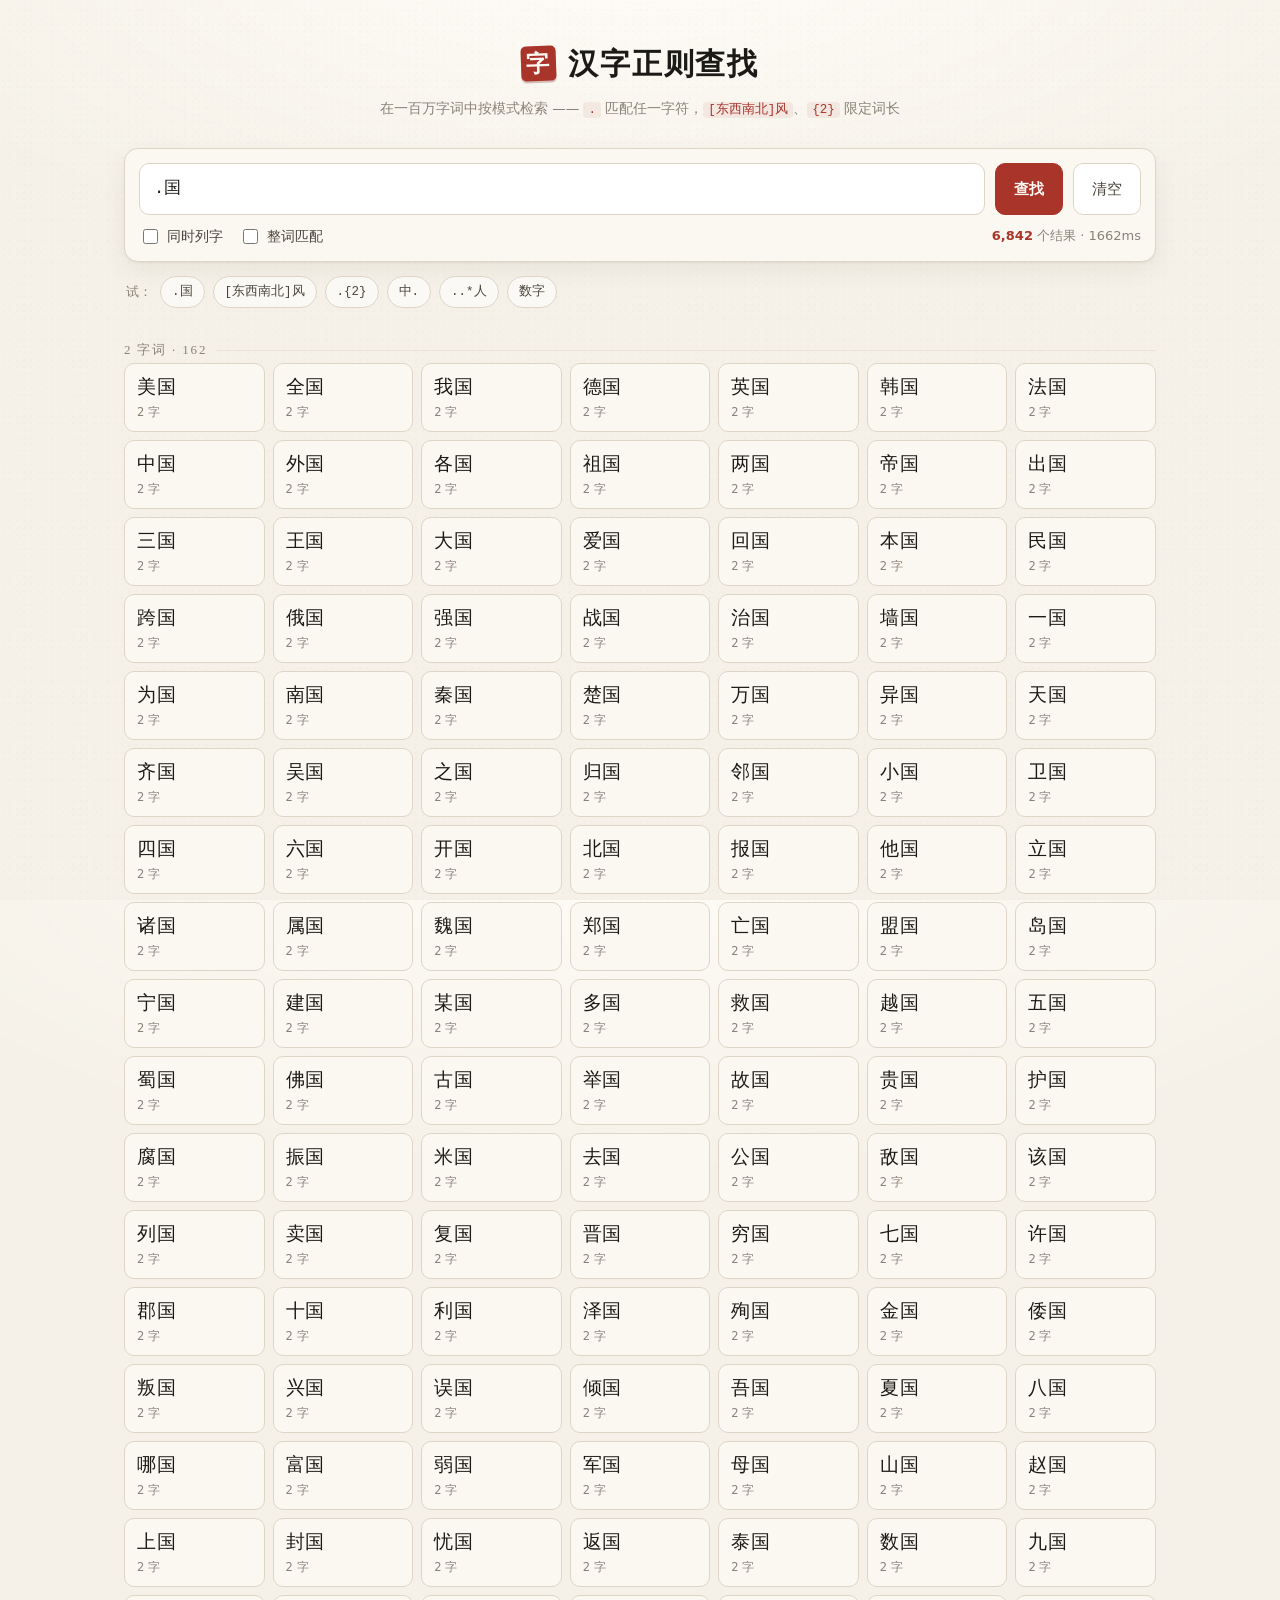
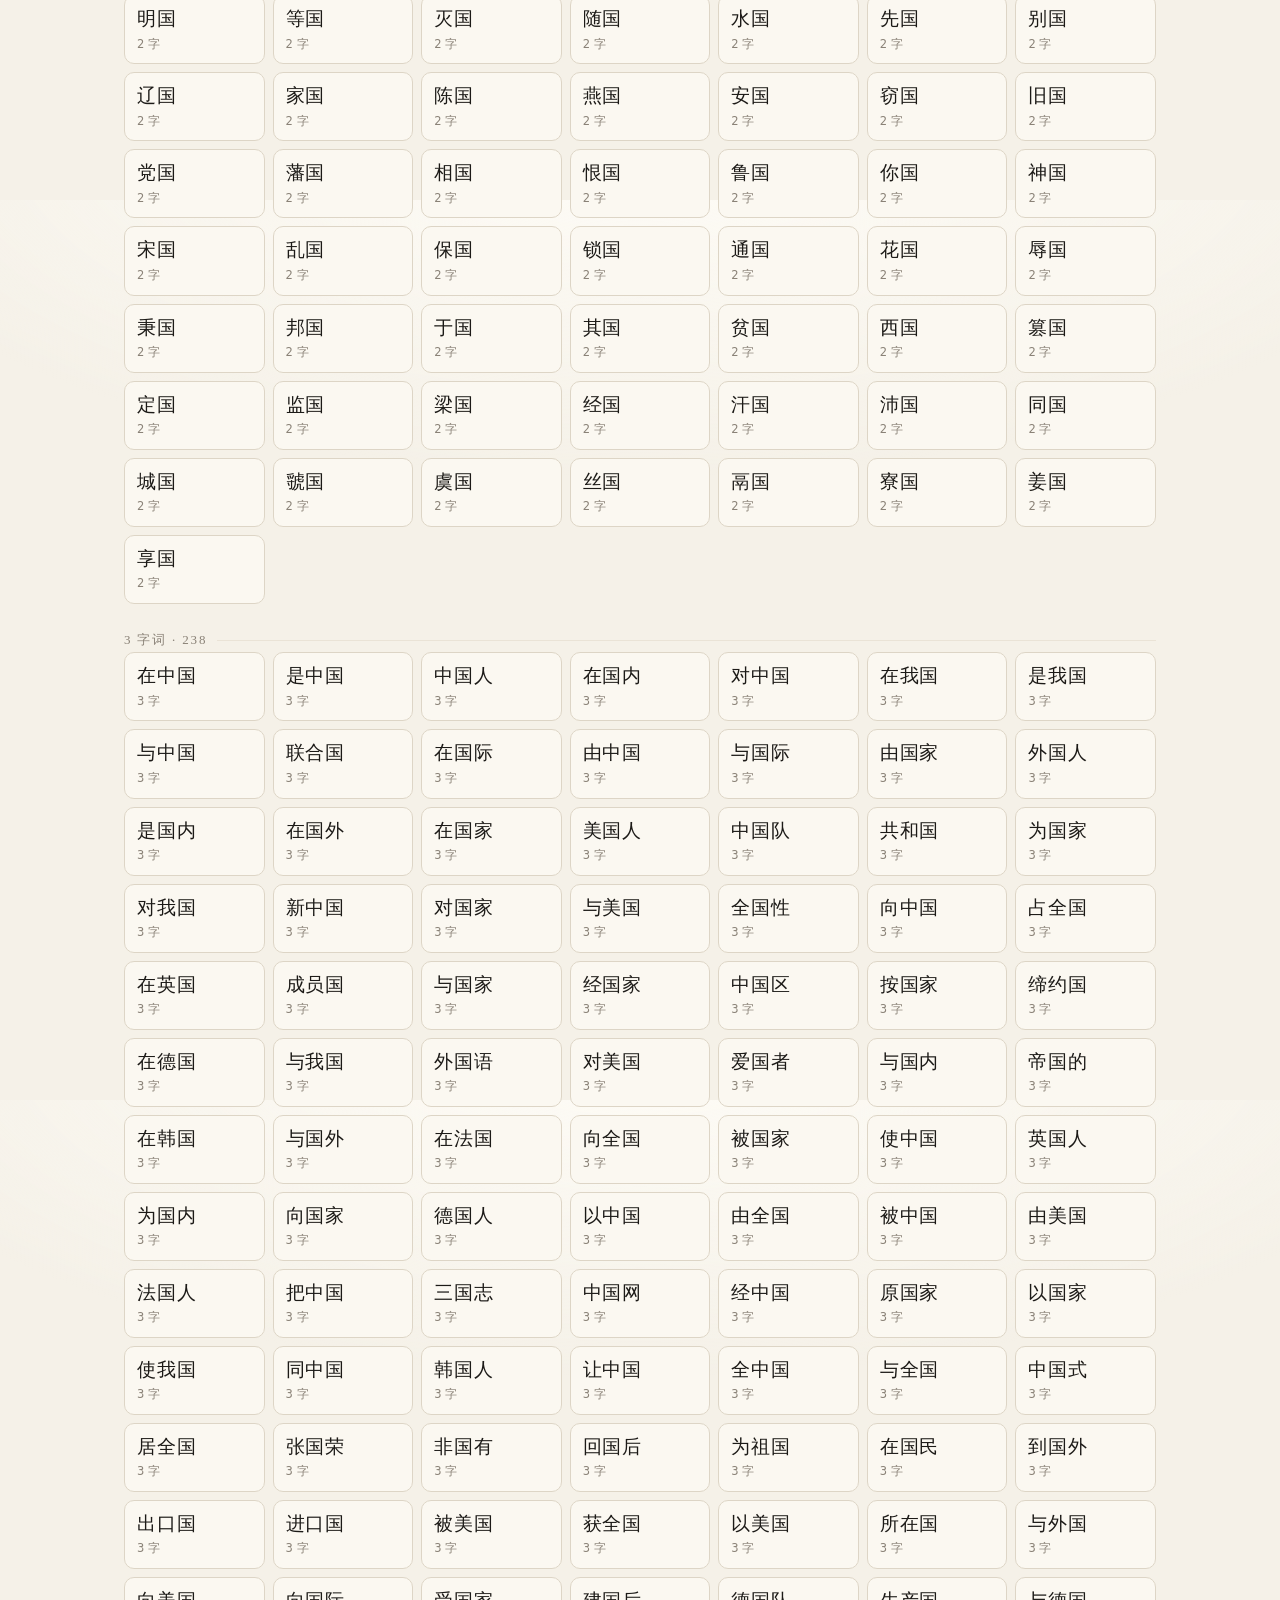
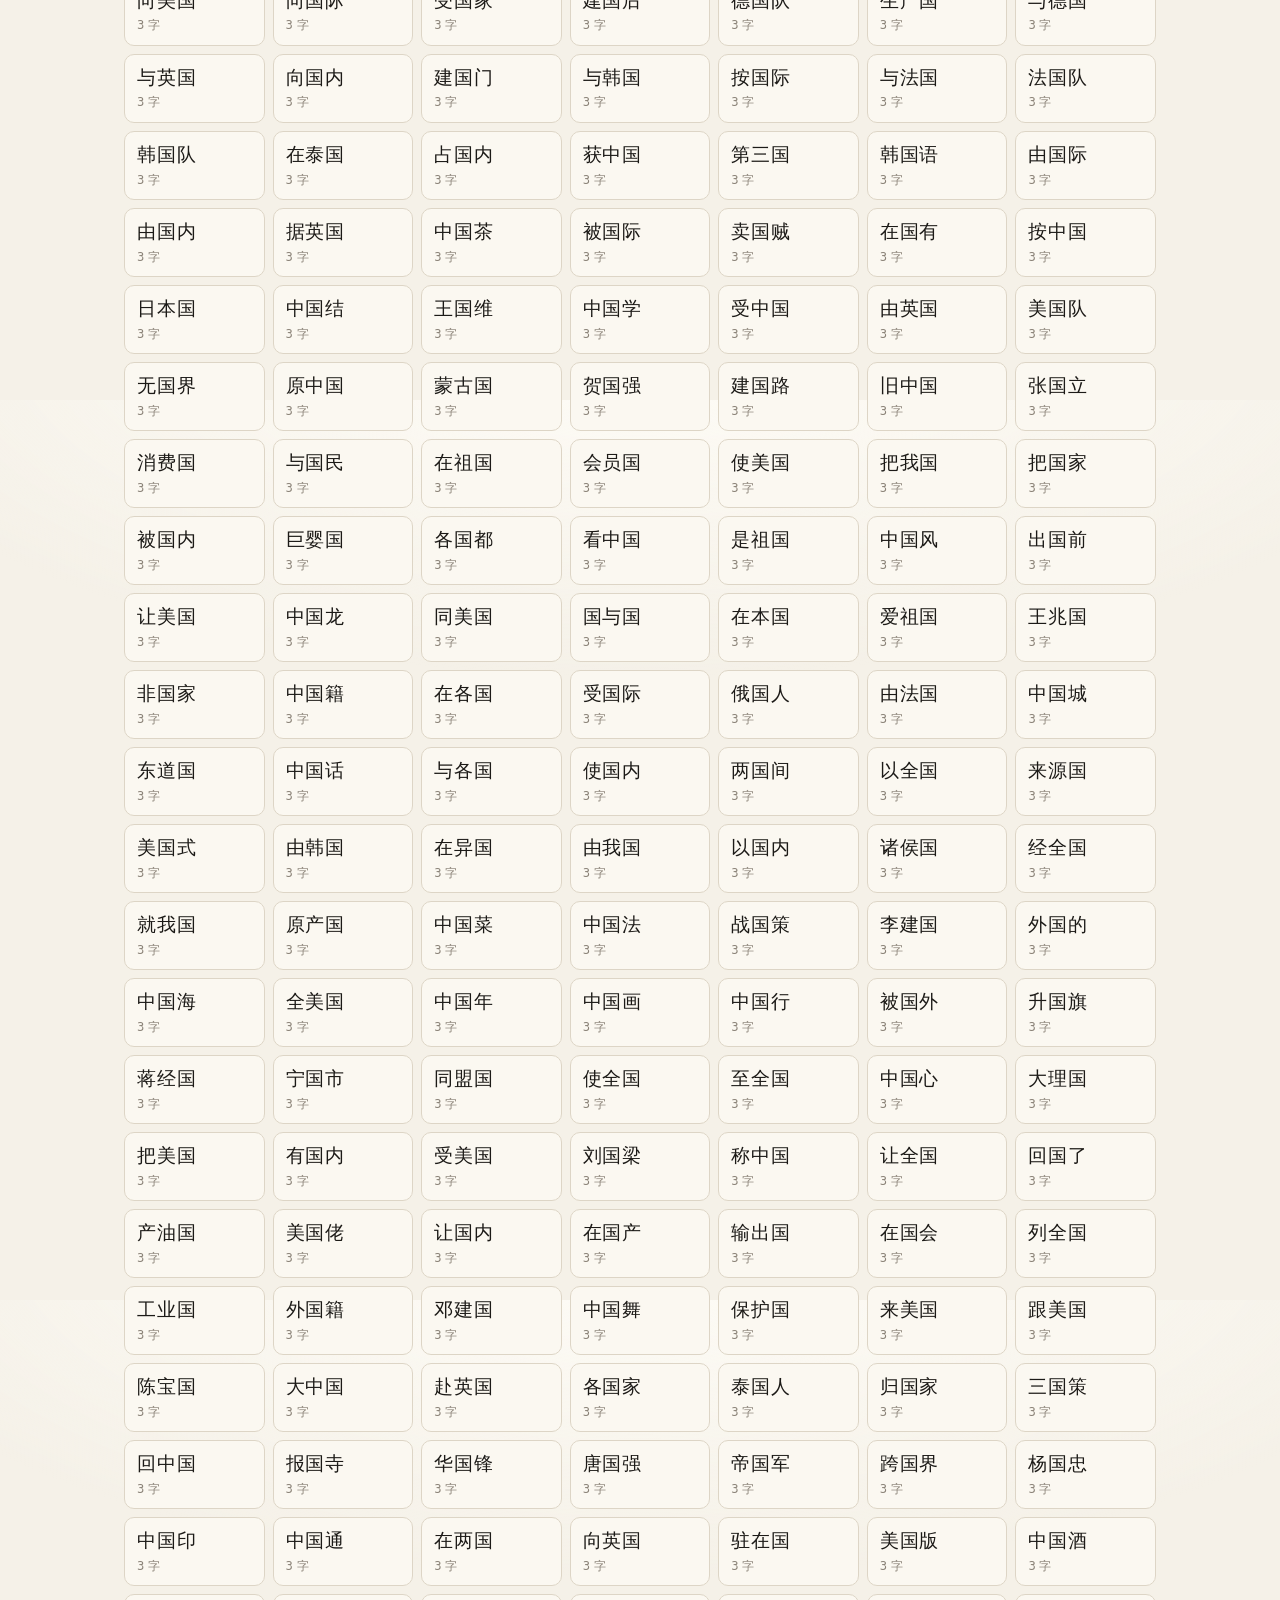
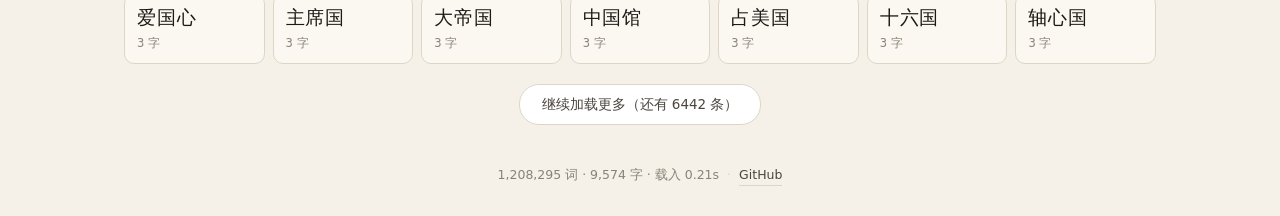
==== web/index.html @ bebde1c2 "汉字正则查找: 在 120 万字词语料中按模式检索 受 Nutrimatic 启发, 针对中文重做模式维度: . 匹配任一字符, [东西南北]风 字符类, {2} 限定词长, 支持完整正则子集与全角归" ====
<!DOCTYPE html>
<html lang="zh-CN">
<head>
<meta charset="utf-8">
<meta name="viewport" content="width=device-width, initial-scale=1, viewport-fit=cover">
<title>汉字正则查找 · 字词</title>
<link rel="stylesheet" href="css/app.css">
</head>
<body>
<div class="grain" aria-hidden="true"></div>

<header class="top">
  <h1><span class="seal">字</span>汉字正则查找</h1>
  <p class="tagline">在一百万字词中按模式检索 —— <code>.</code> 匹配任一字符，<code>[东西南北]风</code>、<code>{2}</code> 限定词长</p>
</header>

<main class="wrap">
  <section class="searchbox">
    <div class="field">
      <input id="q" type="text" autocomplete="off" spellcheck="false"
             placeholder="输入模式，例如   .国   或   [东西南北]风   或   .{2}">
      <button id="go" class="primary" title="搜索 (Enter)">查找</button>
      <button id="clear" title="清空 (Esc)">清空</button>
    </div>
    <div class="controls">
      <label class="chk"><input type="checkbox" id="withChars"> 同时列字</label>
      <label class="chk"><input type="checkbox" id="anchored"> 整词匹配</label>
      <span class="grow"></span>
      <span id="stat" class="stat">待输入</span>
    </div>
    <div id="err" class="err" hidden></div>
  </section>

  <section class="quick">
    <span class="quick-label">试：</span>
    <button class="chip" data-q=".国">.国</button>
    <button class="chip" data-q="[东西南北]风">[东西南北]风</button>
    <button class="chip" data-q=".{2}">.{2}</button>
    <button class="chip" data-q="中.">中.</button>
    <button class="chip" data-q="..*人">..*人</button>
    <button class="chip" data-q="[一二三四五六七八九十]{1}">数字</button>
  </section>

  <section id="results" class="results"></section>
  <div id="more" class="more" hidden>
    <button id="moreBtn">继续加载更多</button>
  </div>
  <div id="empty" class="empty" hidden>没有匹配的字词</div>
</main>

<footer class="foot">
  <span id="dataset">数据集加载中…</span>
  <span class="sep">·</span>
  <a href="https://github.com/Dstty/nutrimatic-zh" id="repoLink">GitHub</a>
</footer>

<script type="module" src="js/app.js"></script>
</body>
</html>
---- web/css/app.css ----
/* 汉字正则查找 —— 样式
   视觉方向: 纸墨。米色纸面 + 墨色文字 + 朱砂强调, 衬线标题, 极轻颗粒纹理。 */

:root {
  --paper: #f5f1e8;
  --paper-2: #fbf8f1;
  --ink: #1c1a17;
  --ink-2: #4a453d;
  --ink-3: #8a8277;
  --rule: #ddd5c6;
  --rule-2: #eae3d6;
  --seal: #a8342a;
  --seal-soft: #c9564a;
  --jade: #2f6b5e;
  --shadow: 0 1px 2px rgba(40,34,24,.06), 0 8px 24px rgba(40,34,24,.06);
  --serif: "Songti SC", "SimSun", "Source Han Serif SC", "Noto Serif CJK SC", Georgia, serif;
  --sans: "PingFang SC", "Hiragino Sans GB", "Microsoft YaHei", system-ui, sans-serif;
  --mono: "SF Mono", "Cascadia Mono", Consolas, "Courier New", monospace;
}

* { box-sizing: border-box; }

html, body { height: 100%; }

body {
  margin: 0;
  background:
    radial-gradient(1200px 500px at 50% -8%, #fffdf8 0%, transparent 70%),
    var(--paper);
  color: var(--ink);
  font: 15px/1.6 var(--sans);
  -webkit-font-smoothing: antialiased;
  display: flex;
  flex-direction: column;
  min-height: 100%;
}

/* 极轻的纸面颗粒, 纯 CSS, 不依赖外部图片 */
.grain {
  position: fixed; inset: 0; pointer-events: none; z-index: 0; opacity: .5;
  background-image:
    radial-gradient(rgba(120,105,80,.055) 1px, transparent 1px),
    radial-gradient(rgba(120,105,80,.04) 1px, transparent 1px);
  background-size: 7px 7px, 11px 11px;
  background-position: 0 0, 3px 5px;
}

.top {
  position: relative; z-index: 1;
  padding: 40px 24px 8px;
  text-align: center;
}

h1 {
  font-family: var(--serif);
  font-size: clamp(22px, 3.4vw, 30px);
  font-weight: 600;
  letter-spacing: .06em;
  margin: 0 0 10px;
  display: inline-flex; align-items: center; gap: 12px;
}

.seal {
  display: inline-grid; place-items: center;
  width: 1.5em; height: 1.5em;
  background: var(--seal); color: #fff8f2;
  border-radius: 5px;
  font-size: .78em; font-weight: 700;
  box-shadow: 0 2px 0 rgba(120,40,30,.28);
  transform: rotate(-2deg);
}

.tagline {
  margin: 0;
  color: var(--ink-3);
  font-size: 13.5px;
}

.tagline code {
  font-family: var(--mono);
  font-size: 12.5px;
  background: rgba(168,52,42,.07);
  color: var(--seal);
  padding: 1px 5px; border-radius: 4px;
}

.wrap {
  position: relative; z-index: 1;
  width: min(1080px, 100%);
  margin: 0 auto;
  padding: 20px 24px 8px;
  flex: 1;
}

/* ---------- 搜索框 ---------- */

.searchbox {
  background: var(--paper-2);
  border: 1px solid var(--rule);
  border-radius: 14px;
  padding: 14px;
  box-shadow: var(--shadow);
}

.field { display: flex; gap: 10px; }

#q {
  flex: 1; min-width: 0;
  font: 17px/1.5 var(--mono);
  padding: 12px 14px;
  color: var(--ink);
  background: #fff;
  border: 1.5px solid var(--rule);
  border-radius: 10px;
  outline: none;
  transition: border-color .15s, box-shadow .15s;
}
#q:focus { border-color: var(--seal-soft); box-shadow: 0 0 0 3px rgba(168,52,42,.1); }
#q::placeholder { color: #b3ab9d; }

button {
  font: inherit;
  padding: 12px 18px;
  border-radius: 10px;
  border: 1.5px solid var(--rule);
  background: #fff;
  color: var(--ink-2);
  cursor: pointer;
  transition: .14s;
  white-space: nowrap;
}
button:hover { border-color: var(--ink-3); color: var(--ink); }
button:active { transform: translateY(1px); }

button.primary {
  background: var(--seal); border-color: var(--seal); color: #fff8f2;
  font-weight: 600;
}
button.primary:hover { background: var(--seal-soft); border-color: var(--seal-soft); color: #fff; }

.controls {
  display: flex; align-items: center; gap: 16px;
  margin-top: 11px; flex-wrap: wrap;
}

.chk {
  display: inline-flex; align-items: center; gap: 6px;
  font-size: 13.5px; color: var(--ink-2); cursor: pointer;
  user-select: none;
}
.chk input { accent-color: var(--seal); width: 15px; height: 15px; cursor: pointer; }

.grow { flex: 1; }

.stat {
  font-size: 13px; color: var(--ink-3);
  font-variant-numeric: tabular-nums;
}
.stat b { color: var(--seal); font-weight: 700; }
.stat .dim { color: var(--ink-3); }

.err {
  margin-top: 10px; padding: 9px 12px;
  background: rgba(168,52,42,.07);
  border-left: 3px solid var(--seal);
  border-radius: 0 8px 8px 0;
  color: #8a2a22; font-size: 13.5px;
  font-family: var(--mono);
}

/* ---------- 快捷示例 ---------- */

.quick {
  display: flex; align-items: center; gap: 8px; flex-wrap: wrap;
  margin: 14px 2px 4px;
}
.quick-label { font-size: 13px; color: var(--ink-3); }

.chip {
  font-family: var(--mono); font-size: 12.5px;
  padding: 5px 11px; border-radius: 20px;
  border: 1px solid var(--rule);
  background: rgba(255,255,255,.6);
  color: var(--ink-2);
}
.chip:hover { border-color: var(--seal-soft); color: var(--seal); background: #fff; }

/* ---------- 结果 ---------- */

.results {
  margin-top: 18px;
  display: grid;
  gap: 12px;
}

.group-title {
  font-family: var(--serif);
  font-size: 13px;
  color: var(--ink-3);
  letter-spacing: .14em;
  margin: 14px 0 2px;
  display: flex; align-items: center; gap: 10px;
}
.group-title::after {
  content: ""; flex: 1; height: 1px; background: var(--rule-2);
}

.cards {
  display: grid;
  grid-template-columns: repeat(auto-fill, minmax(132px, 1fr));
  gap: 8px;
}

.card {
  position: relative;
  background: var(--paper-2);
  border: 1px solid var(--rule);
  border-radius: 10px;
  padding: 10px 12px;
  cursor: pointer;
  transition: .14s;
  overflow: hidden;
}
.card:hover {
  border-color: var(--seal-soft);
  transform: translateY(-1px);
  box-shadow: 0 3px 10px rgba(120,60,45,.1);
}
.card:active { transform: translateY(0); }

.card .w {
  font-family: var(--serif);
  font-size: 19px;
  letter-spacing: .04em;
  color: var(--ink);
  word-break: break-all;
  line-height: 1.35;
}
.card .w .hl { color: var(--seal); }

.card .meta {
  margin-top: 3px;
  font-size: 11.5px;
  color: var(--ink-3);
  font-variant-numeric: tabular-nums;
}

.card.copied { border-color: var(--jade); }
.card.copied::after {
  content: "已复制";
  position: absolute; inset: auto 0 0 0;
  background: var(--jade); color: #fff;
  font-size: 10.5px; text-align: center; padding: 1px 0;
}

/* 字卡(带笔画) */
.card.char .w { font-size: 24px; }
.card.char .strokes {
  margin-top: 5px; font-size: 11px; color: var(--ink-3);
  display: flex; flex-wrap: wrap; gap: 3px;
}
.card.char .strokes span {
  background: rgba(168,52,42,.07);
  color: var(--seal);
  padding: 0 5px; border-radius: 3px;
  font-family: var(--sans);
}

.more { text-align: center; margin: 20px 0 10px; }
.more button { font-size: 13.5px; padding: 9px 22px; border-radius: 20px; }

.empty {
  text-align: center; color: var(--ink-3);
  padding: 40px 0; font-size: 14px;
}

.foot {
  position: relative; z-index: 1;
  text-align: center; color: var(--ink-3);
  font-size: 12.5px;
  padding: 22px 24px 30px;
  display: flex; justify-content: center; gap: 8px; flex-wrap: wrap;
}
.foot a { color: var(--ink-2); text-decoration: none; border-bottom: 1px solid var(--rule); }
.foot a:hover { color: var(--seal); border-color: var(--seal-soft); }
.foot .sep { color: var(--rule); }

/* 加载中脉冲 */
@keyframes pulse { 0%,100% { opacity: .45; } 50% { opacity: 1; } }
.loading { animation: pulse 1.1s ease-in-out infinite; }

@media (max-width: 620px) {
  .top { padding: 26px 16px 4px; }
  .wrap { padding: 14px 16px 4px; }
  .field { flex-wrap: wrap; }
  #q { flex-basis: 100%; font-size: 16px; }
  button { flex: 1; padding: 11px 10px; }
  .cards { grid-template-columns: repeat(auto-fill, minmax(104px, 1fr)); }
  .card .w { font-size: 17px; }
}
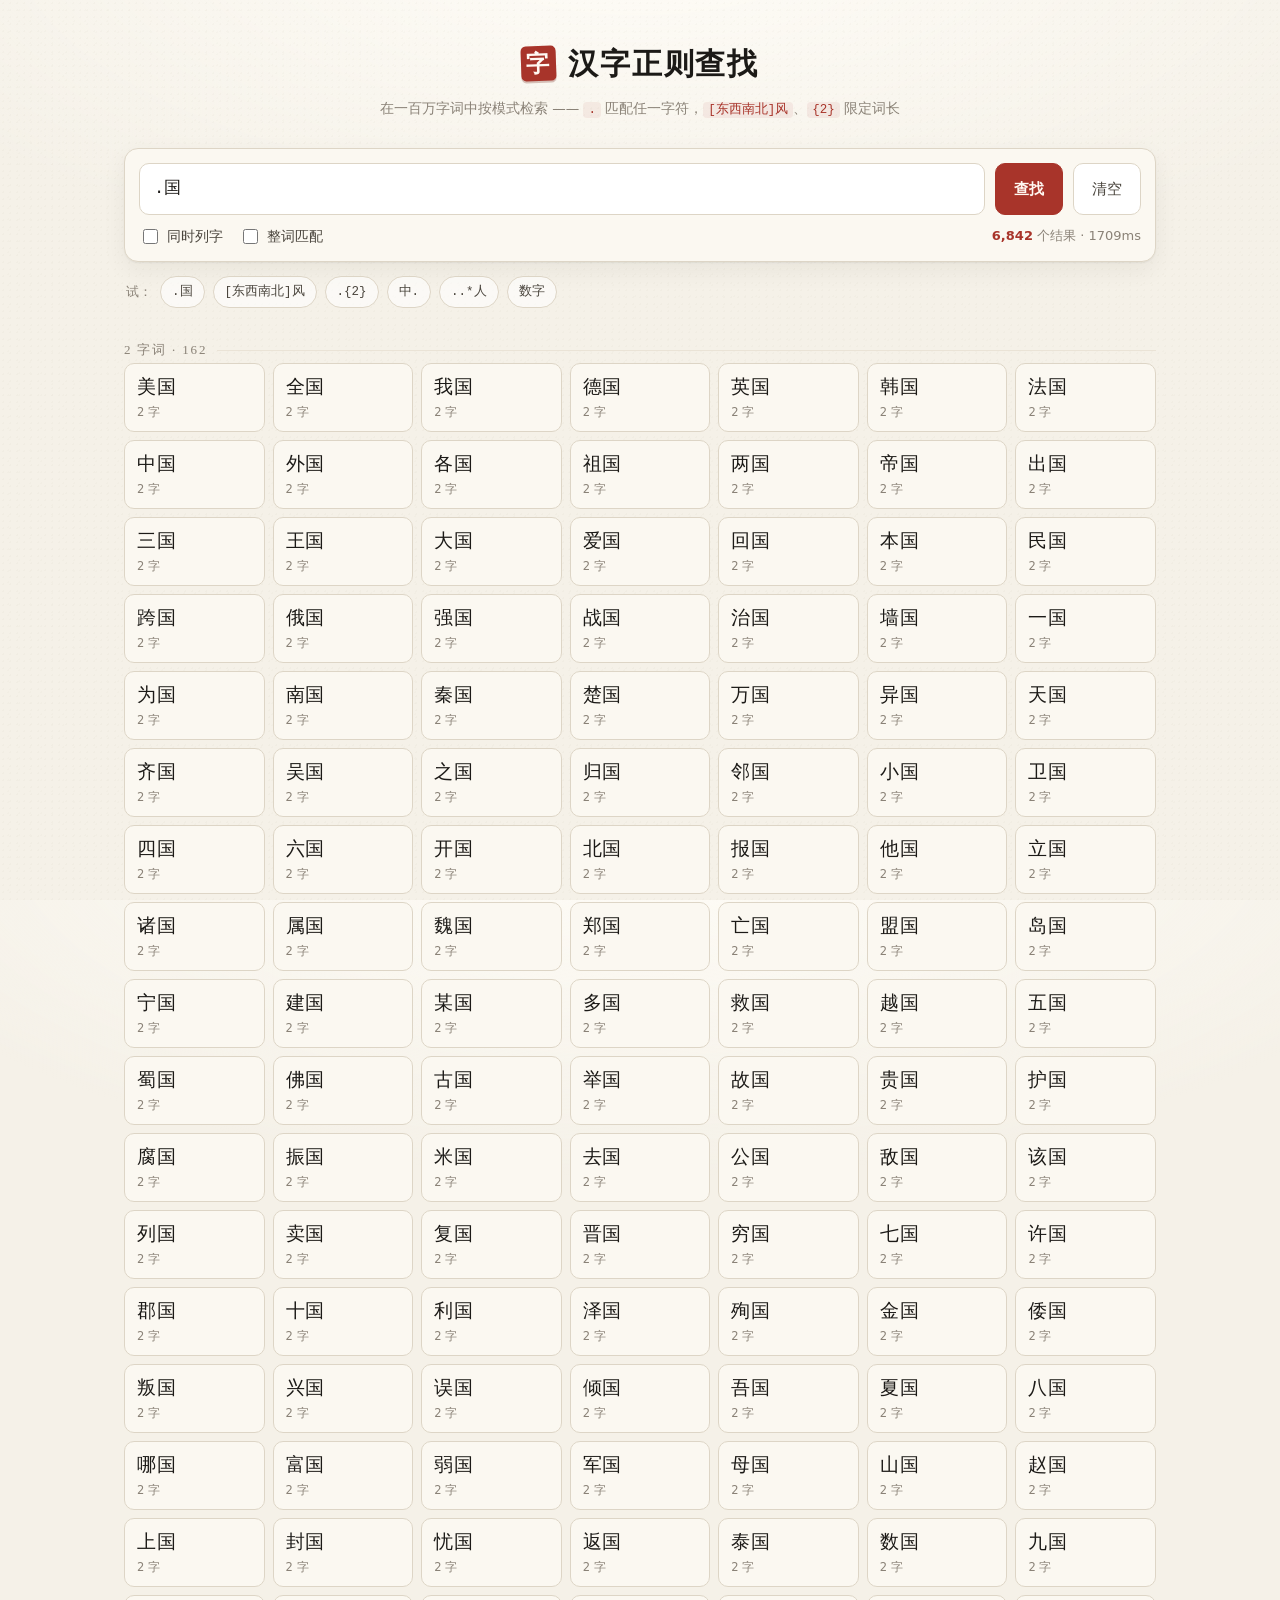
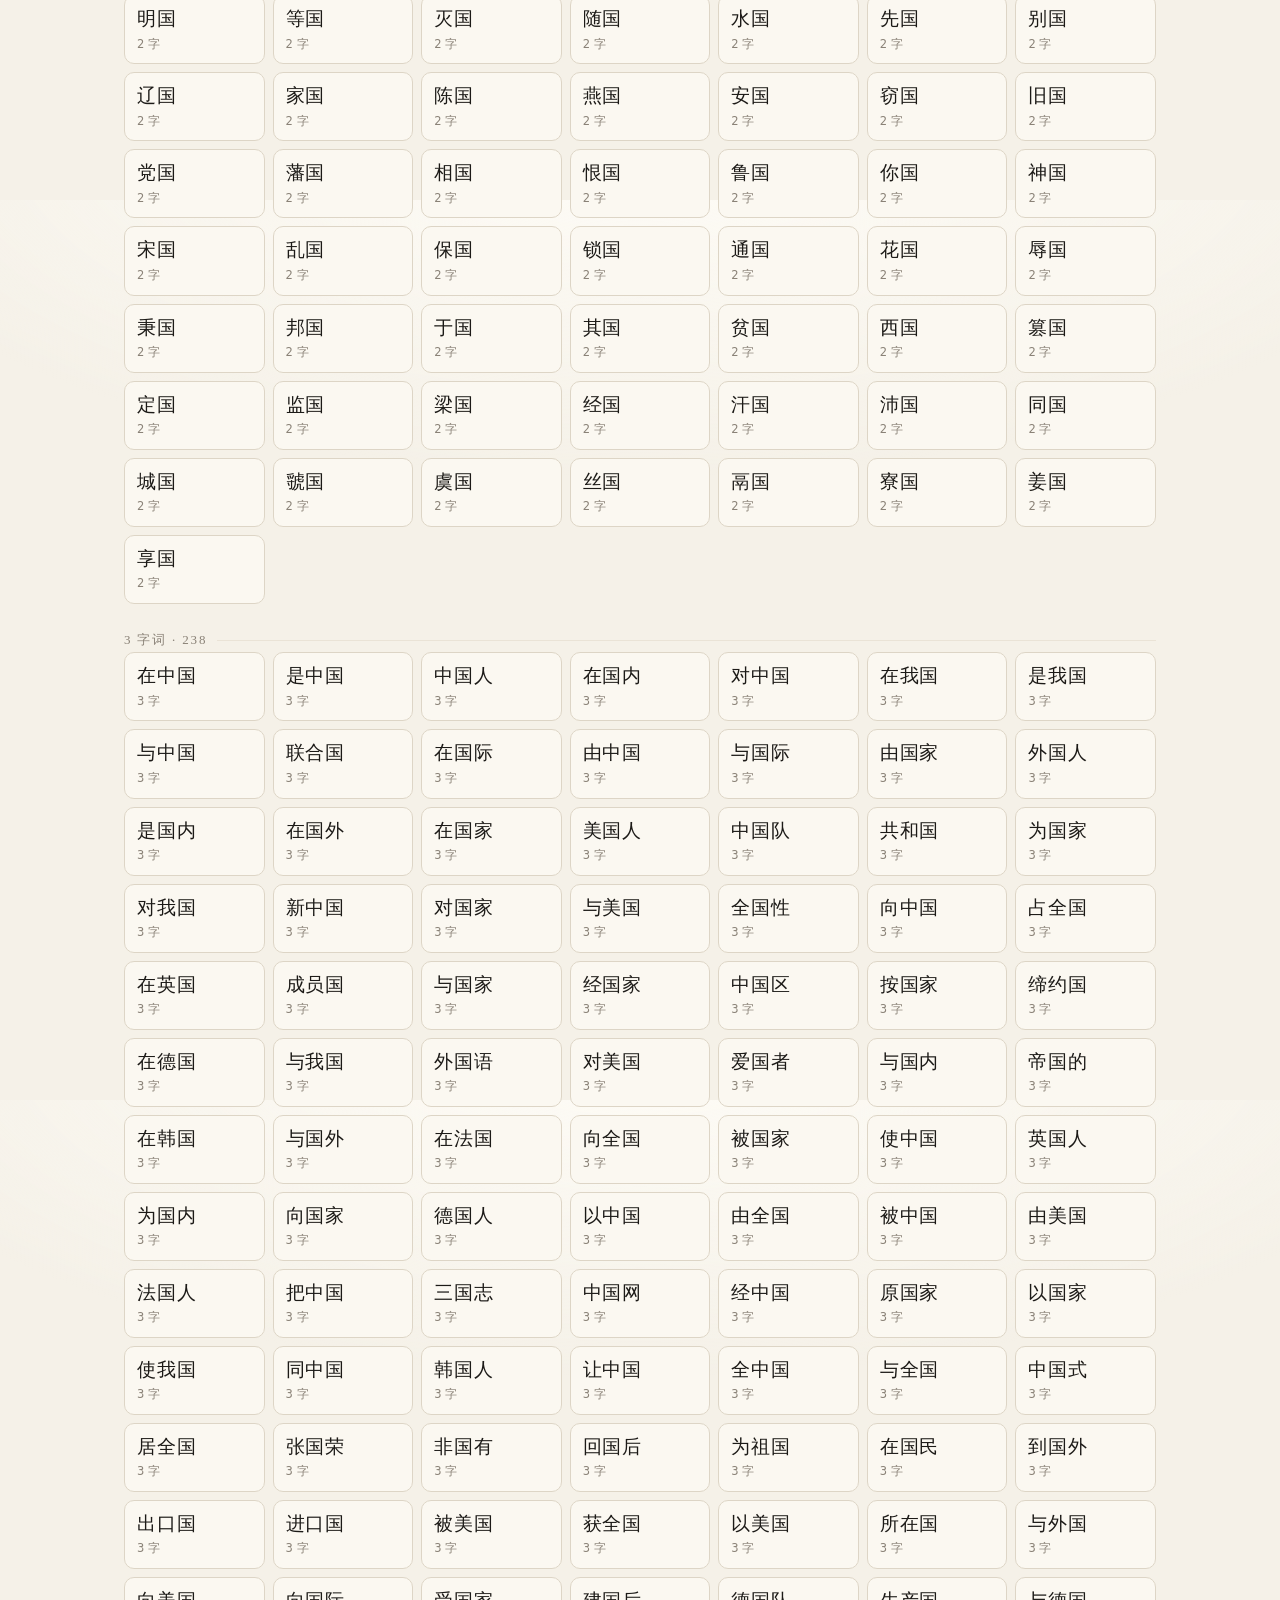
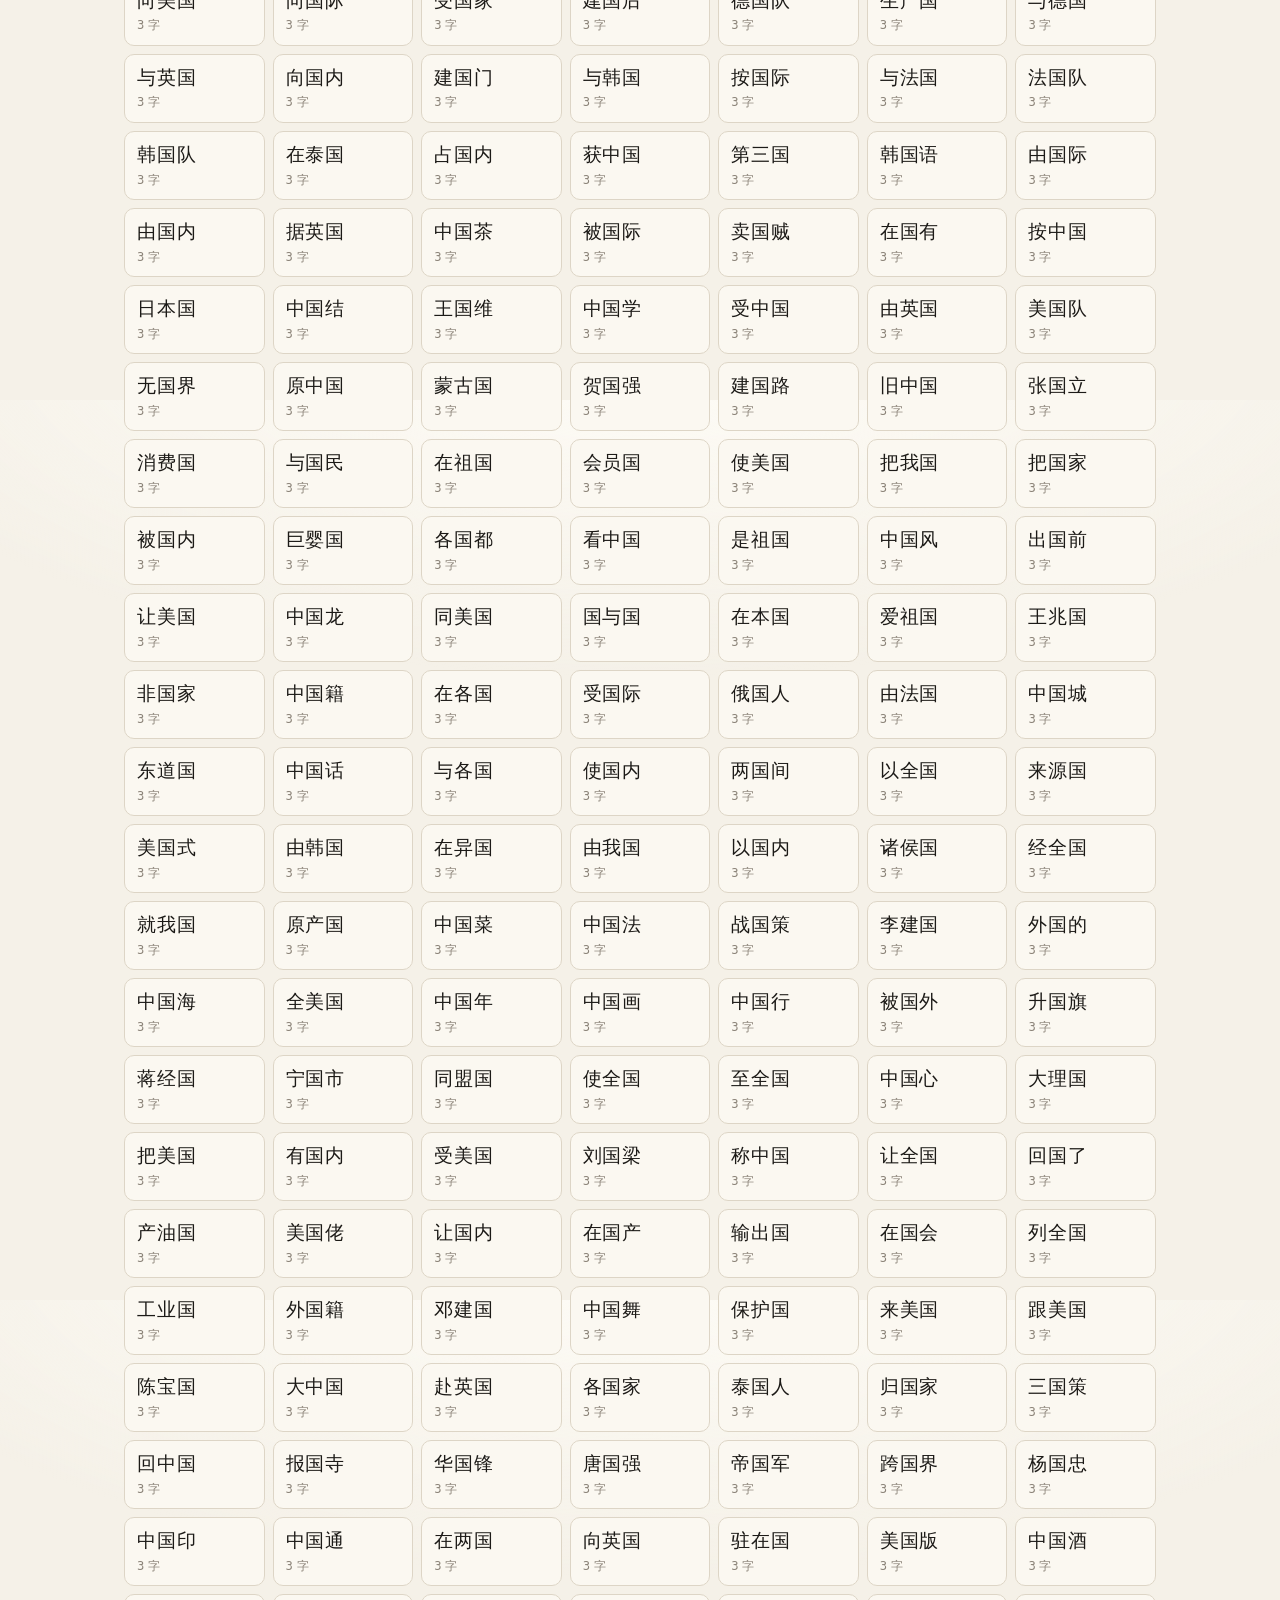
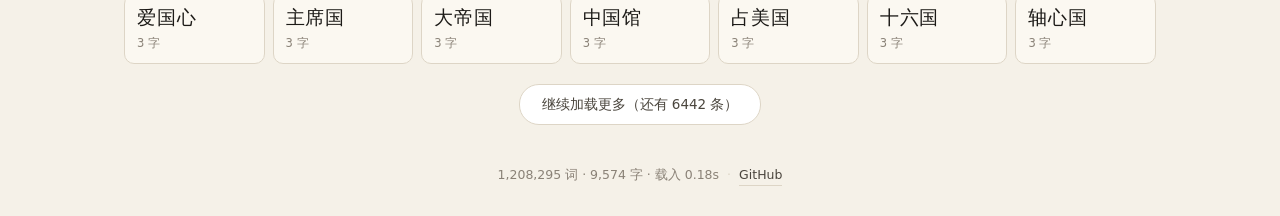
==== commit d760b535: "fix: 仓库链接更正为 nutri-zh" ====
--- a/web/index.html
+++ b/web/index.html
@@ -51,7 +51,7 @@
 <footer class="foot">
   <span id="dataset">数据集加载中…</span>
   <span class="sep">·</span>
-  <a href="https://github.com/Dstty/nutrimatic-zh" id="repoLink">GitHub</a>
+  <a href="https://github.com/Dstty/nutri-zh" id="repoLink">GitHub</a>
 </footer>
 
 <script type="module" src="js/app.js"></script>
